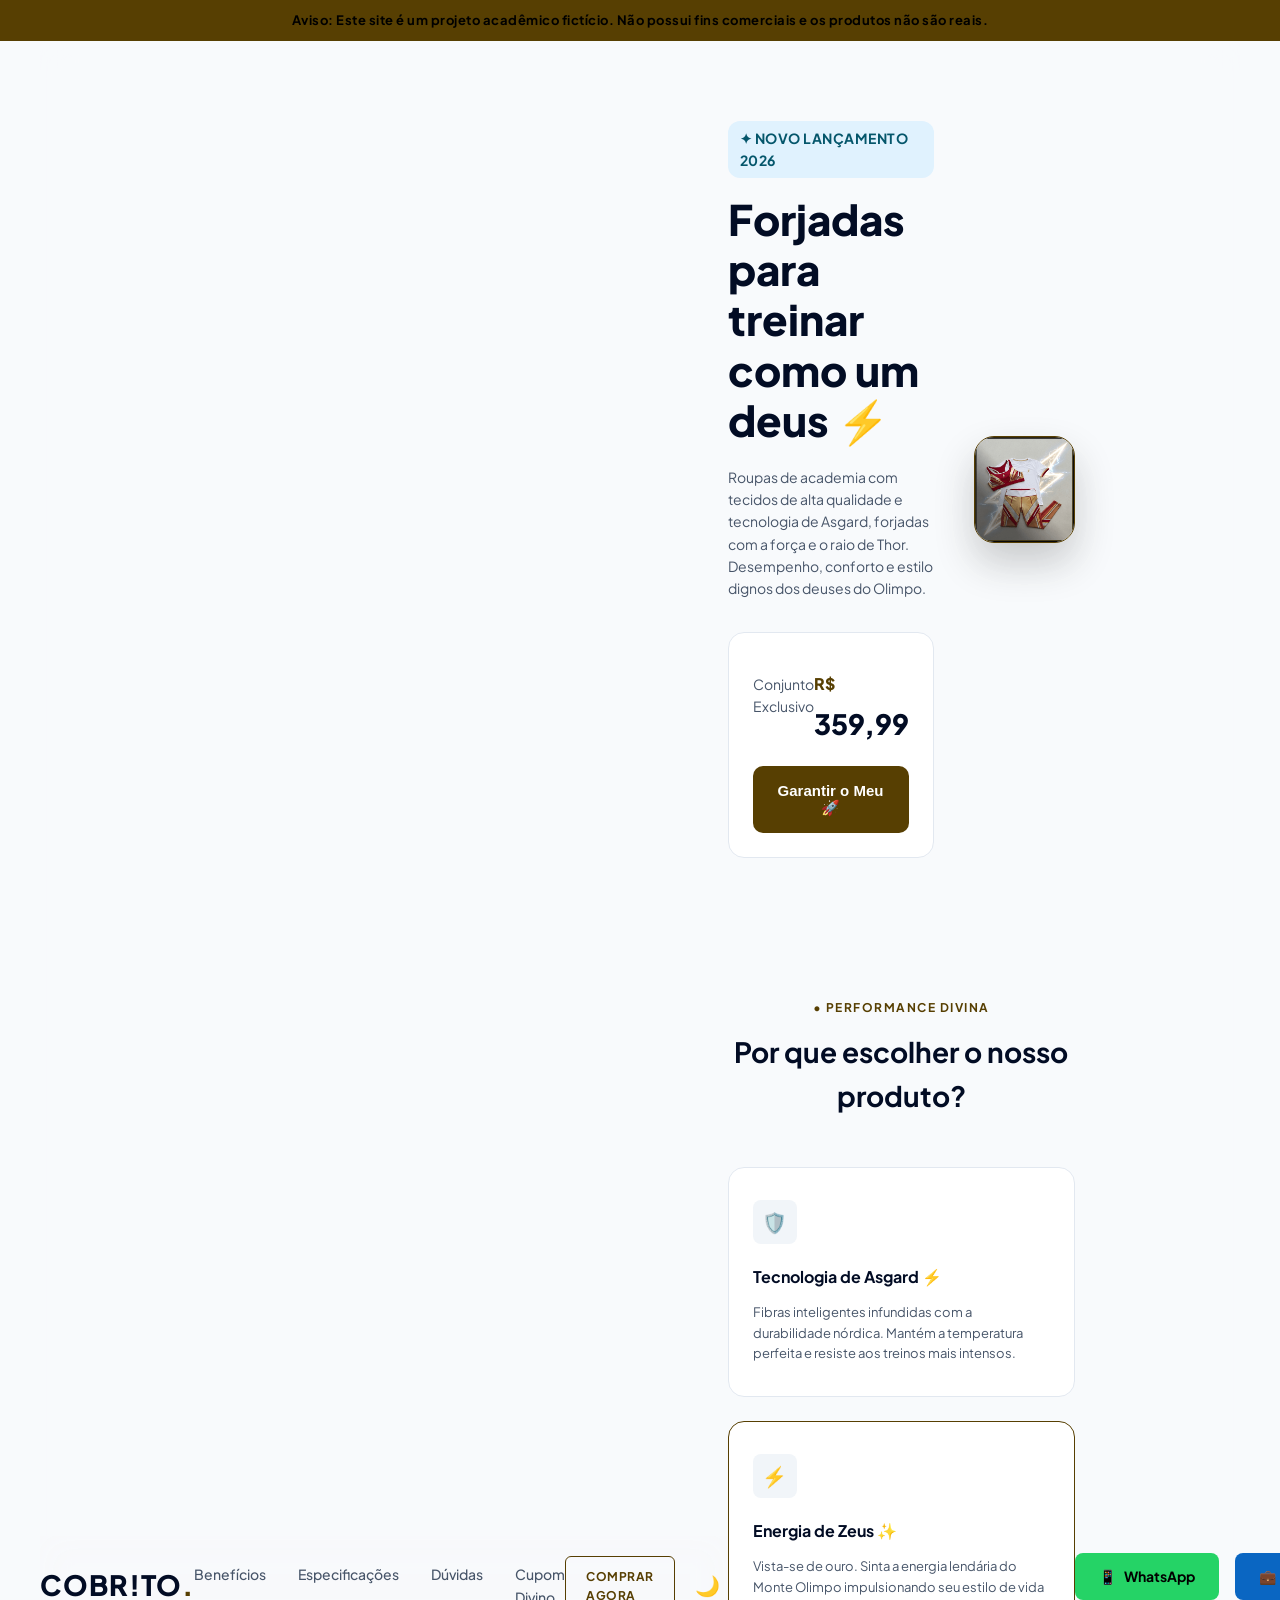
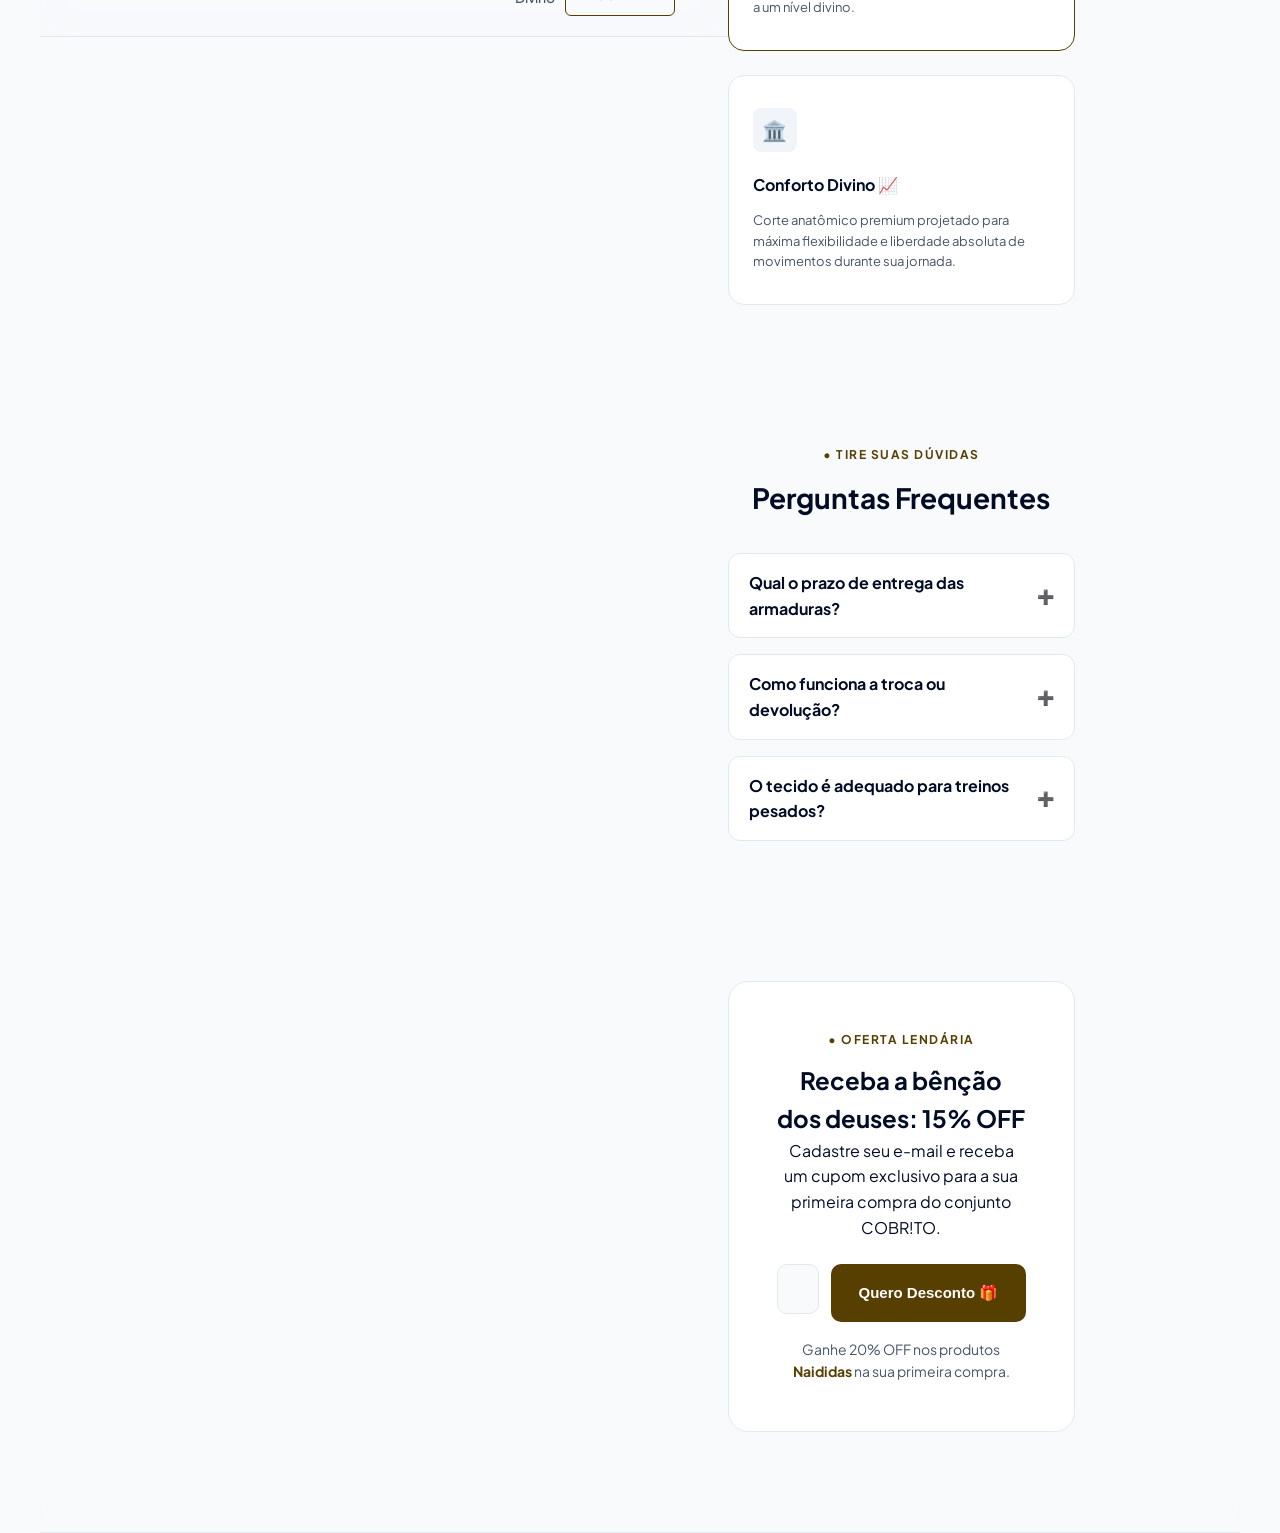
==== index.html @ f4b856ab "Aviso" ====
<!DOCTYPE html>
<html lang="pt-BR">
<head>
  <meta charset="UTF-8">
  <meta name="viewport" content="width=device-width, initial-scale=1.0">
  <title>COBR!TO - Treine como um deus</title>

  <!-- 🔍 META DESCRIPTION -->
  <meta name="description" content="Descubra a linha exclusiva de roupas de academia COBR!TO. Tecidos de alta tecnologia, conforto e estilo divino inspirados em Asgard.">

  <!-- Meta Tags Open Graph -->
  <meta property="og:type" content="website">
  <meta property="og:title" content="COBR!TO — Roupas de Academia Forjadas para Deuses">
  <meta property="og:description" content="Tecnologia de Asgard e desempenho do Olimpo. Garanta seu conjunto exclusivo com desconto de lançamento!">
  <meta property="og:image" content="https://seu-site.vercel.app/conjunto_de_roupas.PNG">
  <meta property="og:url" content="https://seu-site.vercel.app">

  <!-- Favicon -->
  <link rel="icon" type="image/svg+xml" href="data:image/svg+xml,<svg xmlns='http://www.w3.org/2000/svg' viewBox='0 0 100 100'><text y='.9em' font-size='90'>⚡</text></svg>">

  <!-- Fonts -->
  <link rel="preconnect" href="https://fonts.googleapis.com">
  <link rel="preconnect" href="https://fonts.gstatic.com" crossorigin>
  <link href="https://fonts.googleapis.com/css2?family=Plus+Jakarta+Sans:wght@400;500;600;700;800&display=swap" rel="stylesheet">

  <link rel="stylesheet" href="style.css">
  <script src="script.js" defer></script>
</head>
<body>

  <body>
  <!-- FAIXA DE AVISO ACADÊMICO -->
  <div class="academic-banner">
    Aviso: Este site é um projeto acadêmico fictício. Não possui fins comerciais e os produtos não são reais.
  </div>

  <!-- O restante do seu código continua aqui embaixo... -->
  <header class="header">

  <!-- 📌 CABEÇALHO COM NAVEGAÇÃO -->
  <header class="header">
    <a href="#" class="logo">COBR!TO<span>.</span></a>
    
    <!-- Navegação -->
    <nav class="nav" id="header-nav">
      <a href="#beneficios">Benefícios</a>
      <a href="#especificacoes">Especificações</a>
      <a href="#faq">Dúvidas</a>
      <a href="#desconto">Cupom Divino</a>
    </nav>

    <!-- 🟡 BOTÃO DE TEMA E MENU MOBILE -->
    <div class="header-actions">
      <a href="#comprar" class="btn-header" aria-label="Comprar o conjunto de roupa">COMPRAR AGORA</a>
      
      <!-- Botão para Alternar Tema -->
      <button id="theme-toggle" class="btn-icon" aria-label="Alternar Tema">
        <span class="theme-icon">🌙</span>
      </button>

      <!-- Botão Hambúrguer para Telas Menores -->
      <button id="menu-toggle" class="btn-icon btn-menu" aria-label="Abrir Menu">
        <span class="hamburger">☰</span>
      </button>
    </div>
  </header>

  <!-- 🚀 SEÇÃO HERO -->
  <main id="especificacoes">
    <section class="hero" id="comprar">
      <div class="hero-content">
        <span class="badge">✦ NOVO LANÇAMENTO 2026</span>
        <h1>Forjadas para treinar como um deus ⚡</h1>
        <p class="description">
          Roupas de academia com tecidos de alta qualidade e tecnologia de Asgard, forjadas com a força e o raio de Thor. Desempenho, conforto e estilo dignos dos deuses do Olimpo.
        </p>

        <!-- CARD DE CHECKOUT -->
        <div class="card-checkout">
          <div class="checkout-header">
            <span class="product-name">Conjunto Exclusivo</span>
            <div class="price"><span class="currency">R$</span> 359,99</div>
          </div>
          <button class="btn-primary">Garantir o Meu 🚀</button>
        </div>
      </div>

      <!-- IMAGEM DO PRODUTO -->
      <div class="hero-image">
        <figure class="image-wrapper">
          <img src="conjunto_de_roupas.PNG" alt="Conjunto de Roupa de Academia COBR!TO em Ouro, Branco e Prata" fetchpriority="high">
          <figcaption class="sr-only">Conjunto de roupa de alta performance COBR!TO</figcaption>
        </figure>
      </div>
    </section>

    <!-- 🎁 SEÇÃO DE BENEFÍCIOS -->
    <section class="benefits-section" id="beneficios">
      <div class="benefits-header">
        <span class="section-tag">• PERFORMANCE DIVINA</span>
        <h2 class="section-title">Por que escolher o nosso produto?</h2>
      </div>

      <div class="benefits-grid">
        <article class="card-benefit">
          <div class="icon-box">🛡️</div>
          <h3>Tecnologia de Asgard ⚡</h3>
          <p>Fibras inteligentes infundidas com a durabilidade nórdica. Mantém a temperatura perfeita e resiste aos treinos mais intensos.</p>
        </article>

        <article class="card-benefit card-benefit--featured">
          <div class="icon-box">⚡</div>
          <h3>Energia de Zeus ✨</h3>
          <p>Vista-se de ouro. Sinta a energia lendária do Monte Olimpo impulsionando seu estilo de vida a um nível divino.</p>
        </article>

        <article class="card-benefit">
          <div class="icon-box">🏛️</div>
          <h3>Conforto Divino 📈</h3>
          <p>Corte anatômico premium projetado para máxima flexibilidade e liberdade absoluta de movimentos durante sua jornada.</p>
        </article>
      </div>
    </section>

    <!-- ❓ SEÇÃO FAQ -->
    <section class="faq-section" id="faq">
      <div class="faq-container">
        <span class="section-tag">• TIRE SUAS DÚVIDAS</span>
        <h2 class="section-title">Perguntas Frequentes</h2>

        <div class="faq-list">
          <details class="faq-item">
            <summary class="faq-question">Qual o prazo de entrega das armaduras?</summary>
            <div class="faq-answer">
              <p>Entregamos em todo o território nacional via frete expresso em até 5 dias úteis. Para a região dos deuses, o envio é prioritário!</p>
            </div>
          </details>

          <details class="faq-item">
            <summary class="faq-question">Como funciona a troca ou devolução?</summary>
            <div class="faq-answer">
              <p>Você tem até 30 dias após o recebimento para solicitar a troca gratuita ou devolução do produto caso não sirva perfeitamente.</p>
            </div>
          </details>

          <details class="faq-item">
            <summary class="faq-question">O tecido é adequado para treinos pesados?</summary>
            <div class="faq-answer">
              <p>Sim! Nossas peças contam com fibras de alta resistência e tecnologia antisuor, projetadas para suportar cargas extremas e atrito sem desgastar.</p>
            </div>
          </details>
        </div>
      </div>
    </section>

    <!-- 📩 CAPTURA DE LEADS -->
    <section class="newsletter" id="desconto">
      <div class="newsletter-container">
        <span class="section-tag">• OFERTA LENDÁRIA</span>
        <h2>Receba a bênção dos deuses: 15% OFF</h2>
        <p>Cadastre seu e-mail e receba um cupom exclusivo para a sua primeira compra do conjunto COBR!TO.</p>
        
        <form class="newsletter-form" action="#" method="POST">
          <div class="newsletter-field">
            <label for="email-input" class="sr-only">Seu e-mail principal</label>
            <input type="email" id="email-input" class="newsletter-input" placeholder="Digite seu e-mail principal..." required>
          </div>
          <button type="submit" class="btn-primary btn-newsletter">Quero Desconto 🎁</button>
        </form>
        <p style="margin-top: 16px; color: var(--color-text-muted); font-size: 14px;">
          Ganhe 20% OFF nos produtos <a href="https://aprimoramento-landing-page.vercel.app/" target="_blank" style="color: var(--color-primary); text-decoration: none;"><strong>Naididas</strong></a> na sua primeira compra.
        </p>
      </div>
    </section>
  </main>

  <!-- 📲 CONTATO / REDES SOCIAIS -->
  <div class="social-contact">
    <a href="https://wa.me/5500000000000" target="_blank" rel="noopener noreferrer" class="btn-social btn-whatsapp">
      <span>📱</span> WhatsApp
    </a>
    <a href="https://linkedin.com/in/seu-perfil" target="_blank" rel="noopener noreferrer" class="btn-social btn-linkedin">
      <span>💼</span> LinkedIn
    </a>
  </div>

  <!-- 🦶 RODAPÉ -->
  <footer class="footer">
    <div class="footer-logo">COBR!TO<span>.</span></div>
    <p>© 2026 COBR!TO. Todos os direitos reservados. Forjado para atletas lendários.</p>
  </footer>

</body>
</html>
---- style.css ----
/* ====================================================================
1. VARIÁVEIS CSS (:root) - MODO ESCURO PADRÃO
=====================================================================*/
:root {
  --bg-main: #0B0C0E;
  --bg-card: #121418;
  --bg-card-hover: #1A1D24;
  --bg-glass: rgba(11, 12, 14, 0.8);
  
  --color-primary: #D4A338;
  --color-primary-hover: #F0B83E;
  --color-accent: #1DB9C3;
  --bg-accent: #0E2938;
  
  --color-text: #FFFFFF;
  --color-text-muted: #8E9299;
  --color-border: #1E2229;

  --font-main: 'Plus Jakarta Sans', sans-serif;
  --radius-sm: 8px;
  --radius-md: 12px;
  --radius-lg: 16px;
  --radius-full: 999px;
  --transition: all 0.3s cubic-bezier(0.4, 0, 0.2, 1);
}

/* ====================================================================
🎨 ADAPTABILIDADE: MODO CLARO AUTOMÁTICO (prefers-color-scheme)
=====================================================================*/
@media (prefers-color-scheme: light) {
  :root {
    --bg-main: #F8FAFC;
    --bg-card: #FFFFFF;
    --bg-card-hover: #F1F5F9;
    --bg-glass: rgba(248, 250, 252, 0.85);
    
    --color-primary: #573f02;
    --color-primary-hover: #7e5806;
    --color-accent: #04566b;
    --bg-accent: #E0F2FE;
    
    --color-text: #020c24;
    --color-text-muted: #475569;
    --color-border: #E2E8F0;
  }
}

/* 🎨 CLASSE MANUAL PARA LIGHT MODE (Sobrescreve variáveis via JS) */
body.light-theme {
  --bg-main: #f8fafc;
  --bg-card: #ffffff;
  --bg-glass: rgba(255, 255, 255, 0.85);
  --color-text: #0f172a;
  --color-text-muted: #475569;
  --color-border: #e2e8f0;
}

/* 🎨 CLASSE MANUAL PARA DARK MODE (Força o escuro mesmo se o Windows for claro) */
body.dark-theme {
  --bg-main: #0B0C0E;
  --bg-card: #121418;
  --bg-glass: rgba(11, 12, 14, 0.8);
  --color-text: #FFFFFF;
  --color-text-muted: #8E9299;
  --color-border: #1E2229;
}

/* Reset universal */
* {
  margin: 0;
  padding: 0;
  box-sizing: border-box;
}

html {
  scroll-behavior: smooth;
  scroll-padding-top: 90px;
  font-family: var(--font-main);
  /* As cores de fundo foram movidas daqui para o body para o JS funcionar */
}

body {
  /* Cores e transições aplicadas diretamente no body */
  background-color: var(--bg-main);
  color: var(--color-text);
  transition: background-color 0.3s ease, color 0.3s ease;
  
  line-height: 1.6;
  max-width: 1440px;
  margin: 0 auto;
  padding: 0 40px;
  overflow-x: hidden;
}

.sr-only {
  position: absolute;
  width: 1px;
  height: 1px;
  padding: 0;
  margin: -1px;
  overflow: hidden;
  clip: rect(0, 0, 0, 0);
  border: 0;
}

/* ====================================================================
2. CABEÇALHO FIXO & AÇÕES
=================================================================== */
.header {
  position: sticky;
  top: 0;
  z-index: 1000;
  display: flex;
  justify-content: space-between;
  align-items: center;
  padding: 20px 0;
  background: var(--bg-glass);
  backdrop-filter: blur(16px);
  -webkit-backdrop-filter: blur(16px);
  border-bottom: 1px solid var(--color-border);
}

.logo, .footer-logo {
  font-size: 28px;
  font-weight: 800;
  letter-spacing: 1px;
  color: var(--color-text);
  text-decoration: none;
}

.logo span, .footer-logo span {
  color: var(--color-primary);
}

.nav {
  display: flex;
  gap: 32px;
}

.nav a {
  color: var(--color-text-muted);
  text-decoration: none;
  font-size: 14px;
  font-weight: 500;
  transition: var(--transition);
}

.nav a:hover {
  color: var(--color-primary);
}

.header-actions {
  display: flex;
  align-items: center;
  gap: 12px;
}

.btn-header {
  border: 1px solid var(--color-primary);
  color: var(--color-primary);
  padding: 10px 20px;
  border-radius: 6px;
  text-decoration: none;
  font-size: 12px;
  font-weight: 700;
  letter-spacing: 0.5px;
  transition: var(--transition);
}

.btn-header:hover {
  background-color: var(--color-primary);
  color: var(--bg-main);
  box-shadow: 0 0 15px rgba(133, 92, 5, 0.4);
}

.btn-icon {
  background: transparent;
  border: none;
  font-size: 1.25rem;
  cursor: pointer;
  padding: 8px;
  color: var(--color-text);
  transition: var(--transition);
}

.btn-icon:hover {
  color: var(--color-primary);
  transform: scale(1.1);
}

.btn-menu {
  display: none;
}
/* ====================================================================
   FAIXA DE AVISO ACADÊMICO
=================================================================== */
.academic-banner {
  background-color: var(--color-primary); /* Usa a cor de destaque do seu tema */
  color: #000000; /* Cor escura para dar um bom contraste e leitura */
  text-align: center;
  padding: 10px 20px;
  font-size: 13px;
  font-weight: 700;
  width: 100vw;
  margin-left: -40px; /* Compensa o padding de 40px do body */
  position: relative;
  z-index: 1002;
  letter-spacing: 0.5px;
}

/* Ajuste da faixa para telas menores (Celulares) */
@media (max-width: 768px) {
  .academic-banner {
    margin-left: -16px; /* Compensa o padding de 16px do body no mobile */
    font-size: 12px;
    padding: 10px 16px;
  }
}

/* ====================================================================
3. SEÇÃO HERO
=================================================================== */
.hero {
  display: grid;
  grid-template-columns: 1fr 1fr;
  gap: 40px;
  align-items: center;
  padding: 60px 0 80px;
}

.badge {
  background-color: var(--bg-accent);
  color: var(--color-accent);
  font-size: 14px;
  font-weight: 700;
  padding: 6px 12px;
  border-radius: 12px;
  letter-spacing: 0.5px;
  display: inline-block;
}

.hero-content h1 {
  font-size: 42px;
  font-weight: 800;
  line-height: 1.2;
  margin: 16px 0 20px;
  color: var(--color-text);
}

.description {
  color: var(--color-text-muted);
  font-size: 14px;
  line-height: 1.6;
  margin-bottom: 32px;
  max-width: 500px;
}

.card-checkout {
  background-color: var(--bg-card);
  border: 1px solid var(--color-border);
  border-radius: var(--radius-lg);
  padding: 24px;
  max-width: 520px;
  transition: var(--transition);
}

.checkout-header {
  display: flex;
  justify-content: space-between;
  align-items: baseline;
  margin-bottom: 20px;
}

.product-name {
  color: var(--color-text-muted);
  font-size: 14px;
}

.price {
  font-size: 28px;
  font-weight: 800;
}

.currency {
  color: var(--color-primary);
  font-size: 16px;
}

.btn-primary {
  width: 100%;
  background-color: var(--color-primary);
  color: #FFFFFF;
  border: none;
  padding: 16px;
  border-radius: 10px;
  font-size: 15px;
  font-weight: 700;
  cursor: pointer;
  transition: var(--transition);
}

.btn-primary:hover {
  background-color: var(--color-primary-hover);
  transform: translateY(-2px);
  box-shadow: 0 8px 20px rgba(212, 163, 56, 0.3);
}

.hero-image {
  display: flex;
  justify-content: center;
}

.image-wrapper {
  border: 1px solid var(--color-primary);
  border-radius: 20px;
  overflow: hidden;
  max-width: 100%;
  box-shadow: 0 20px 40px rgba(0, 0, 0, 0.2);
  transition: var(--transition);
}

.image-wrapper img {
  width: 100%;
  height: auto;
  display: block;
}

/* ====================================================================
4. BENEFÍCIOS (GRID)
=================================================================== */
.benefits-section {
  text-align: center;
  padding: 60px 0 80px;
}

.benefits-header {
  margin-bottom: 48px;
}

.section-tag {
  color: var(--color-primary);
  font-size: 12px;
  font-weight: 700;
  letter-spacing: 1.5px;
  margin-bottom: 12px;
  display: block;
}

.section-title {
  font-size: 28px;
  font-weight: 700;
  color: var(--color-text);
}

.benefits-grid {
  display: grid;
  grid-template-columns: repeat(auto-fit, minmax(280px, 1fr));
  gap: 24px;
}

.card-benefit {
  background-color: var(--bg-card);
  border: 1px solid var(--color-border);
  border-radius: var(--radius-lg);
  padding: 32px 24px;
  text-align: left;
  display: flex;
  flex-direction: column;
  align-items: flex-start;
  transition: var(--transition);
}

.card-benefit:hover {
  transform: translateY(-8px);
  border-color: var(--color-primary);
  box-shadow: 0 12px 30px rgba(212, 163, 56, 0.15);
}

.card-benefit--featured {
  border-color: var(--color-primary);
}

.icon-box {
  background-color: var(--bg-card-hover);
  width: 44px;
  height: 44px;
  border-radius: 8px;
  display: flex;
  align-items: center;
  justify-content: center;
  font-size: 20px;
  margin-bottom: 20px;
}

.card-benefit h3 {
  font-size: 16px;
  font-weight: 700;
  margin-bottom: 12px;
  color: var(--color-text);
}

.card-benefit p {
  color: var(--color-text-muted);
  font-size: 13px;
  line-height: 1.6;
}

/* ====================================================================
5. FAQ ACCORDION (<DETAILS> E <SUMMARY>)
=================================================================== */
.faq-section {
  padding: 60px 0 80px;
}

.faq-container {
  max-width: 800px;
  margin: 0 auto;
  text-align: center;
}

.faq-list {
  margin-top: 32px;
  text-align: left;
  display: flex;
  flex-direction: column;
  gap: 16px;
}

.faq-item {
  background-color: var(--bg-card);
  border: 1px solid var(--color-border);
  border-radius: var(--radius-md);
  padding: 16px 20px;
  transition: var(--transition);
}

.faq-item[open] {
  border-color: var(--color-primary);
}

.faq-question {
  font-weight: 700;
  font-size: 16px;
  color: var(--color-text);
  cursor: pointer;
  list-style: none;
  display: flex;
  justify-content: space-between;
  align-items: center;
}

.faq-question::-webkit-details-marker {
  display: none;
}

.faq-question::after {
  content: '➕';
  font-size: 14px;
  transition: transform 0.3s ease;
}

.faq-item[open] .faq-question::after {
  content: '➖';
}

.faq-answer {
  margin-top: 12px;
  padding-top: 12px;
  border-top: 1px solid var(--color-border);
  color: var(--color-text-muted);
  font-size: 14px;
  line-height: 1.6;
}

/* ====================================================================
6. CAPTURA DE LEADS (NEWSLETTER)
=================================================================== */
.newsletter {
  padding: 60px 0 80px;
}

.newsletter-container {
  background-color: var(--bg-card);
  border: 1px solid var(--color-border);
  border-radius: 20px;
  padding: 48px;
  text-align: center;
  max-width: 700px;
  margin: 0 auto;
}

.newsletter-form {
  display: flex;
  gap: 12px;
  margin-top: 24px;
  justify-content: center;
}

.newsletter-field {
  flex: 1;
}

.newsletter-input {
  width: 100%;
  padding: 16px 20px;
  border-radius: 10px;
  border: 1px solid var(--color-border);
  background-color: var(--bg-main);
  color: var(--color-text);
  font-size: 14px;
  outline: none;
  transition: var(--transition);
}

.newsletter-input:focus {
  border-color: var(--color-primary);
}

.btn-newsletter {
  width: auto;
  padding: 16px 28px;
  white-space: nowrap;
}

/* ====================================================================
7. CONTATO E REDES SOCIAIS
=================================================================== */
.social-contact {
  display: flex;
  justify-content: center;
  align-items: center;
  gap: 16px;
  padding: 20px 0 40px;
  width: 100%;
}

.btn-social {
  display: inline-flex;
  align-items: center;
  gap: 8px;
  padding: 12px 24px;
  border-radius: var(--radius-sm);
  font-size: 14px;
  font-weight: 700;
  text-decoration: none;
  transition: var(--transition);
}

.btn-whatsapp {
  background-color: #25D366;
  color: #000000;
}

.btn-linkedin {
  background-color: #0A66C2;
  color: #FFFFFF;
}

/* ====================================================================
8. RODAPÉ
=================================================================== */
.footer {
  text-align: center;
  padding: 40px 0;
  border-top: 1px solid var(--color-border);
}

.footer p {
  color: var(--color-text-muted);
  font-size: 12px;
  margin-top: 12px;
}

/* ====================================================================
📱 9. MEDIA QUERIES (RESPONSIVIDADE GERAL)
==================================================================== */
@media (max-width: 768px) {
  body {
    padding: 0 16px;
  }

  /* Controle do Menu Mobile */
  .btn-menu {
    display: inline-block;
  }

  .header-actions .btn-header {
    display: none;
  }

  .nav {
    display: none; 
    position: absolute;
    top: 100%;
    left: 0;
    width: 100%;
    background: var(--bg-card);
    flex-direction: column;
    padding: 20px;
    border-bottom: 1px solid var(--color-border);
    box-shadow: 0 10px 20px rgba(0, 0, 0, 0.1);
  }

  .nav.nav--active {
    display: flex;
  }

  .nav a {
    padding: 12px 0;
    font-size: 16px;
    border-bottom: 1px solid var(--color-border);
  }

  .nav a:last-child {
    border-bottom: none;
  }

  /* Hero Section */
  .hero {
    grid-template-columns: 1fr;
    text-align: center;
    padding-top: 20px;
    gap: 32px;
  }

  .description {
    margin-left: auto;
    margin-right: auto;
  }

  .card-checkout {
    margin: 0 auto;
  }

  /* Newsletter */
  .newsletter-form {
    flex-direction: column;
  }

  .btn-newsletter {
    width: 100%;
  }

  /* Social */
  .social-contact {
    flex-direction: column;
  }
  
  .btn-social {
    width: 100%;
    justify-content: center;
  }
}
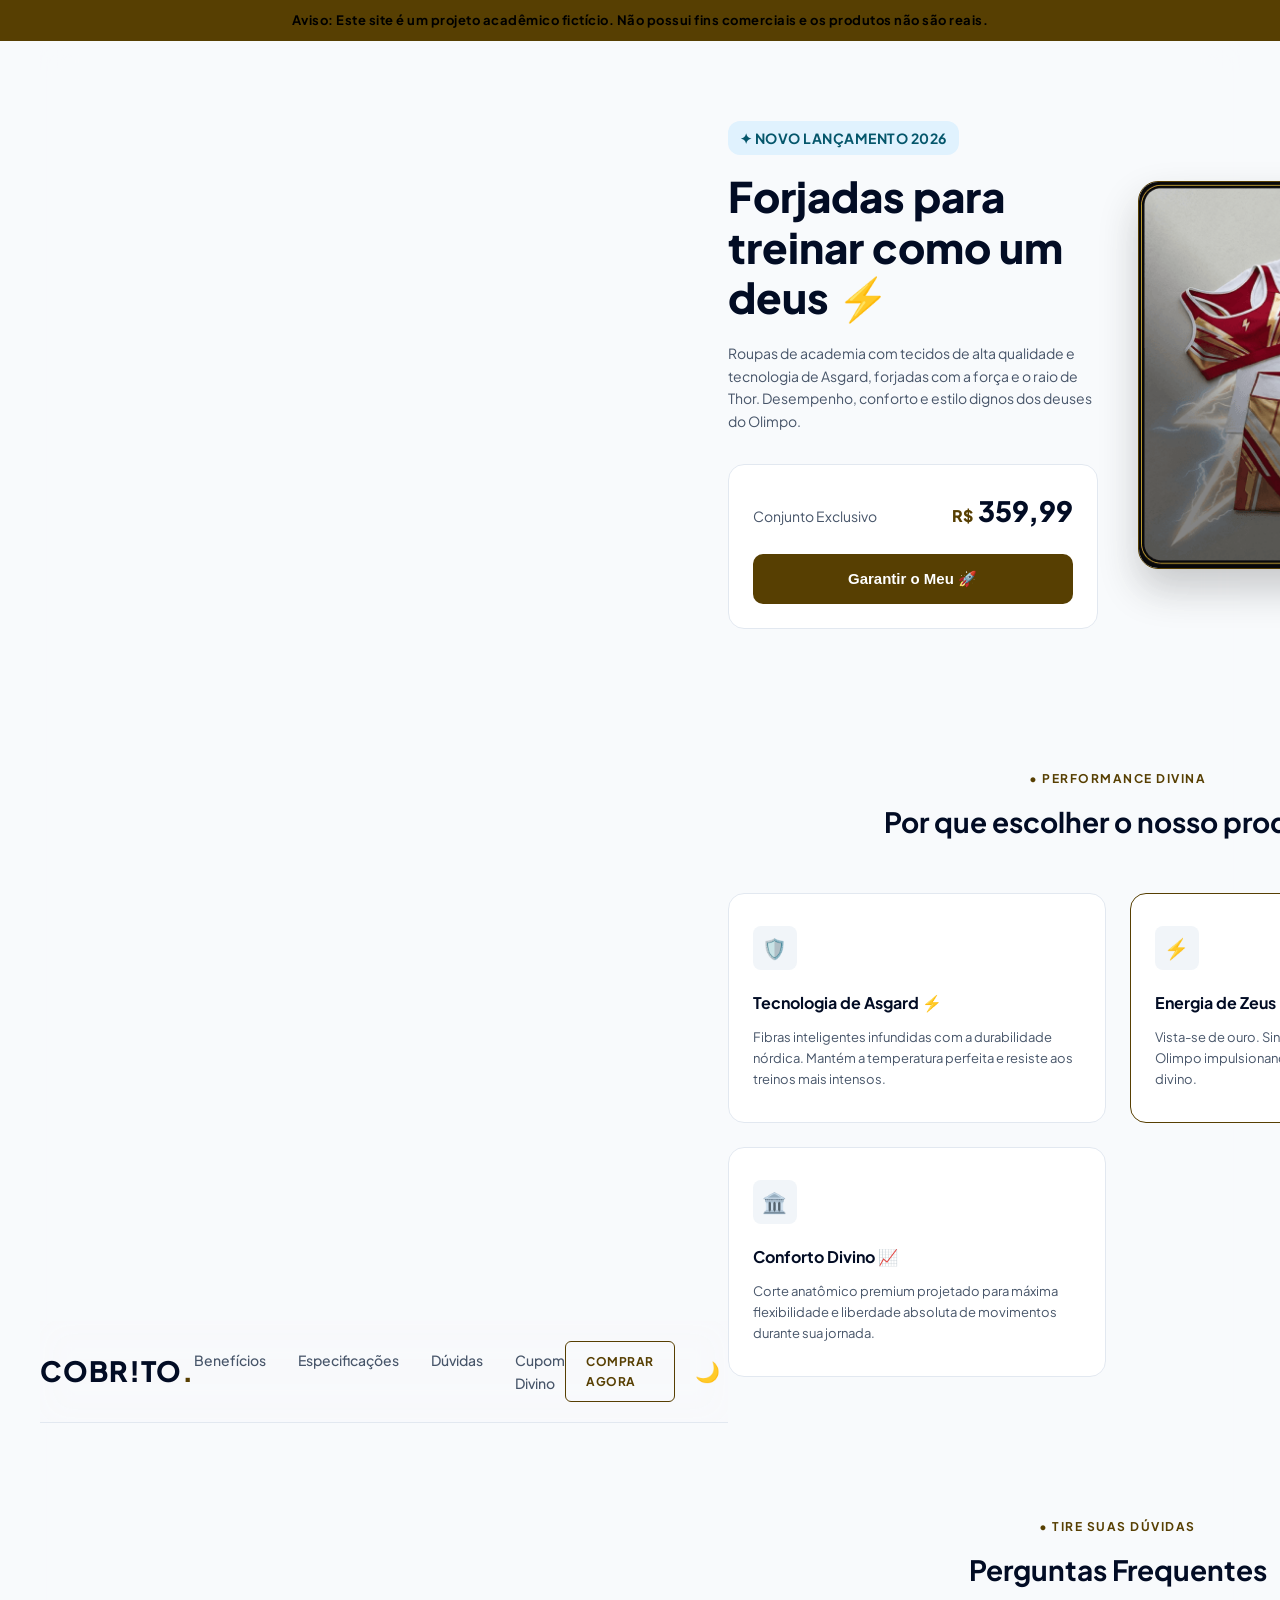
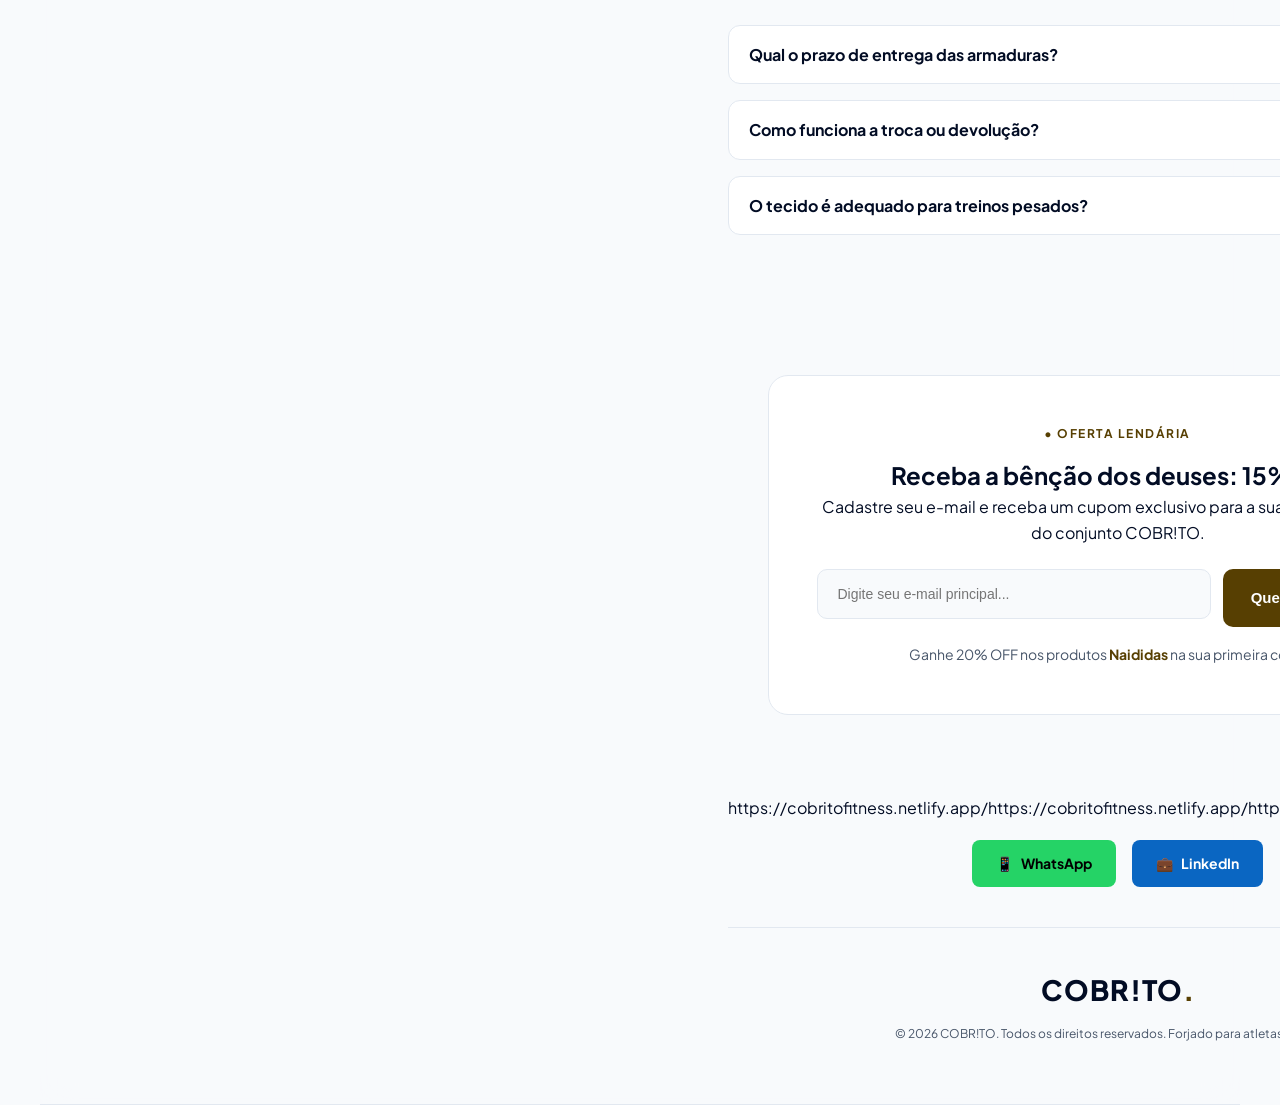
==== commit 884b72ab: "." ====
--- a/index.html
+++ b/index.html
@@ -168,11 +168,10 @@
           <button type="submit" class="btn-primary btn-newsletter">Quero Desconto 🎁</button>
         </form>
         <p style="margin-top: 16px; color: var(--color-text-muted); font-size: 14px;">
-          Ganhe 20% OFF nos produtos <a href="https://aprimoramento-landing-page.vercel.app/" target="_blank" style="color: var(--color-primary); text-decoration: none;"><strong>Naididas</strong></a> na sua primeira compra.
+          Ganhe 20% OFF nos produtos <a href="https://naididas.netlify.app/" target="_blank" style="color: var(--color-primary); text-decoration: none;"><strong>Naididas</strong></a> na sua primeira compra.
         </p>
       </div>
-    </section>
-  </main>
+    </section>https://cobritofitness.netlify.app/https://cobritofitness.netlify.app/https://cobritofitness.netlify.app/
 
   <!-- 📲 CONTATO / REDES SOCIAIS -->
   <div class="social-contact">
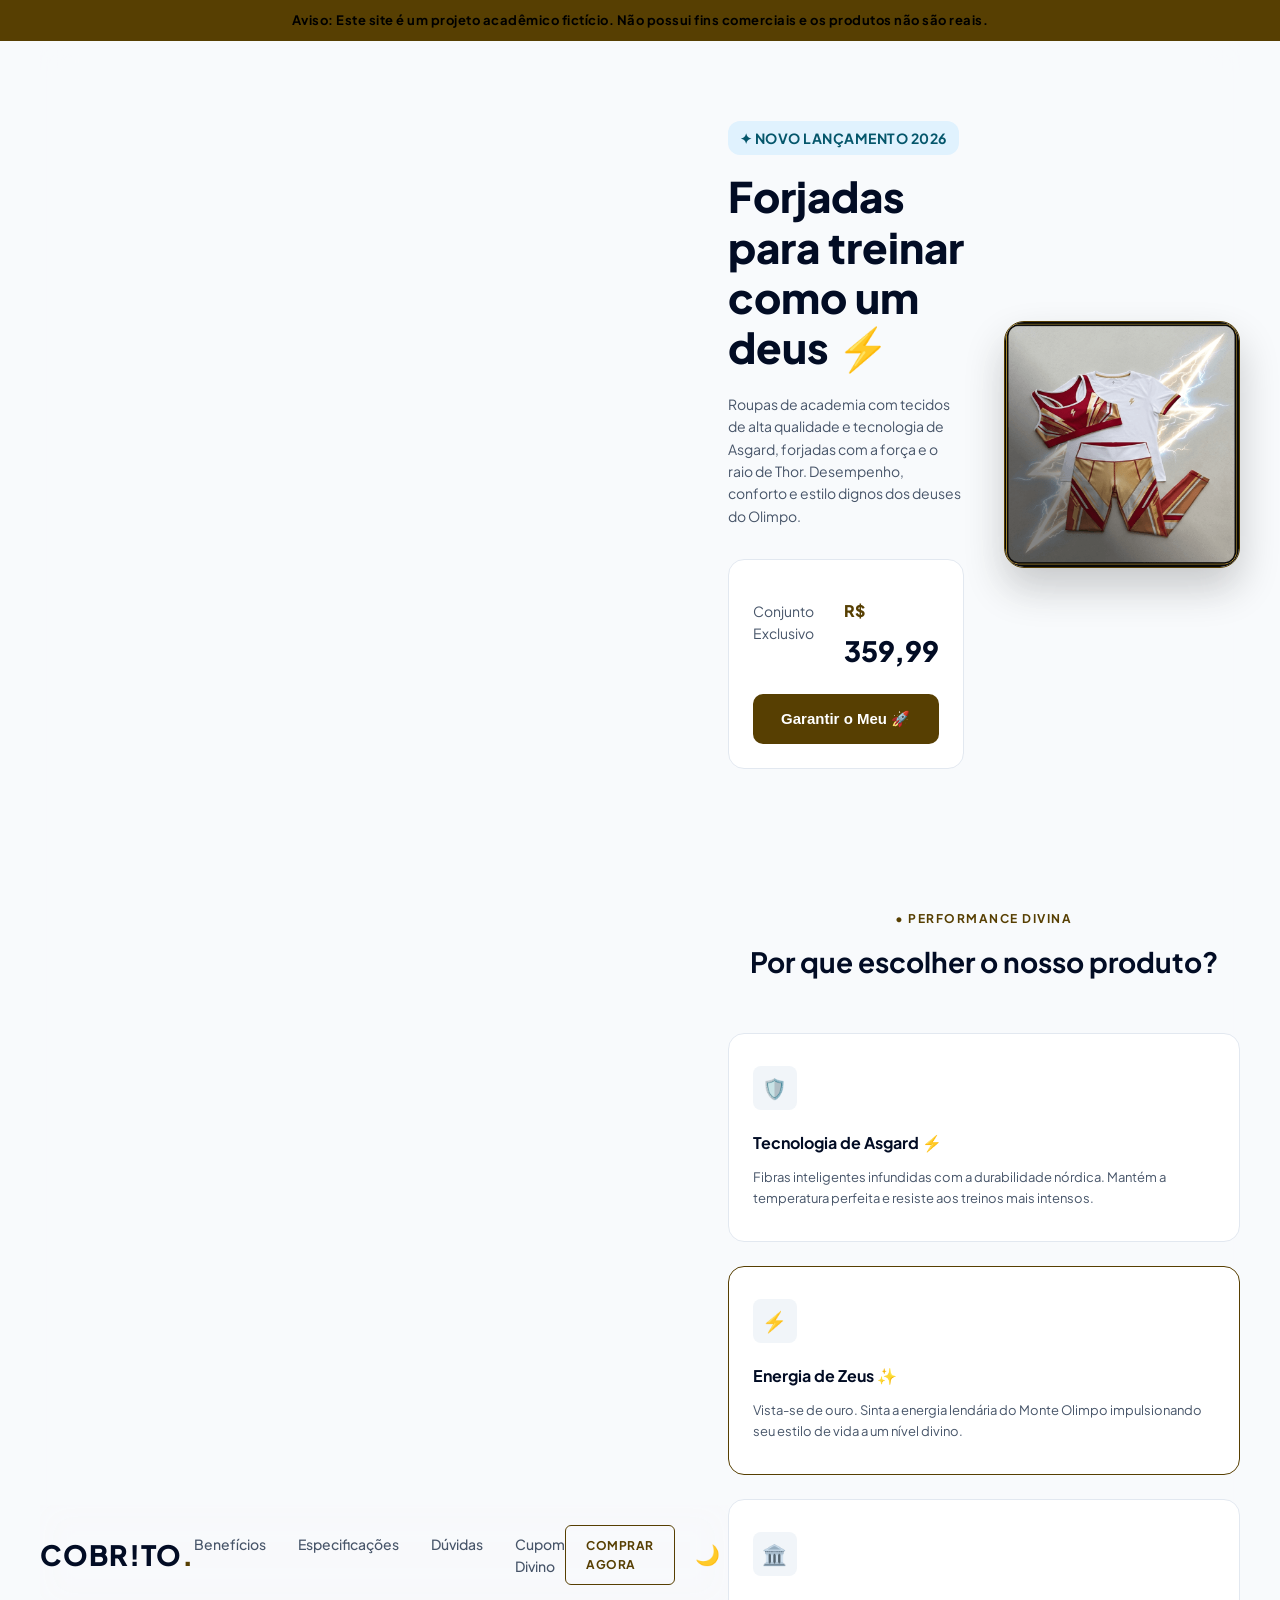
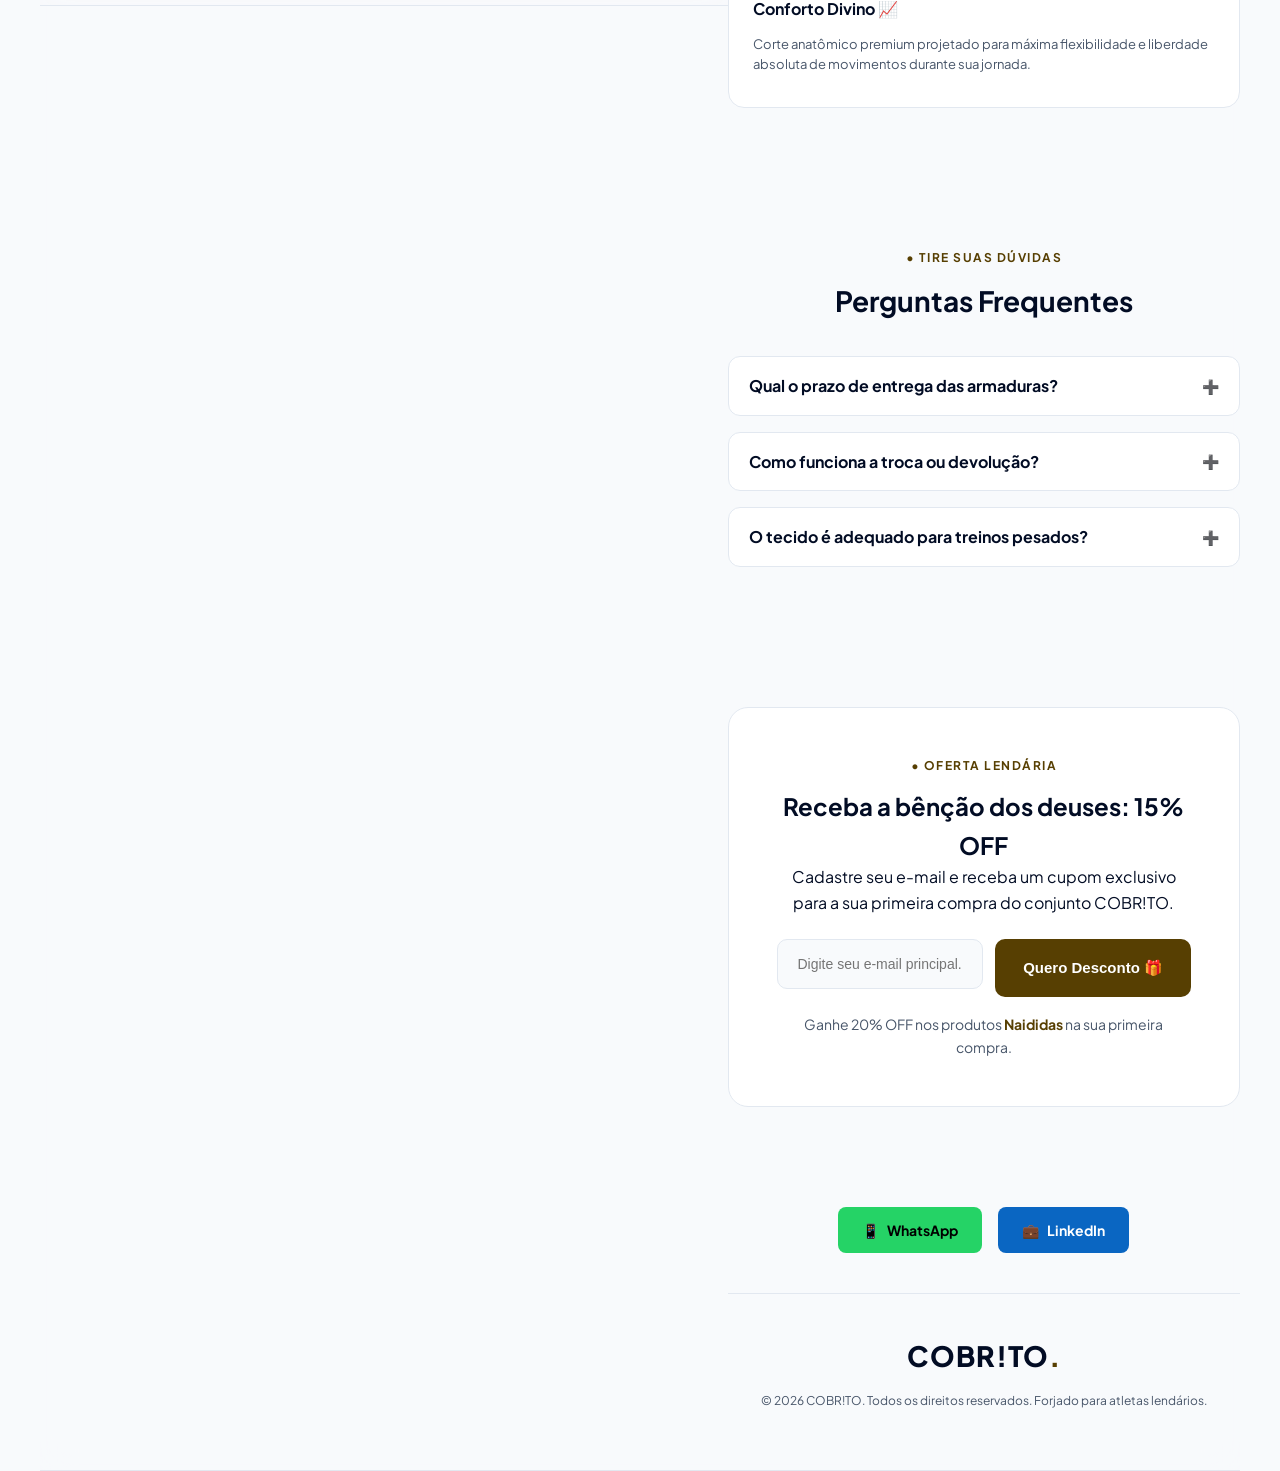
==== commit 53153f1c: "." ====
--- a/index.html
+++ b/index.html
@@ -171,7 +171,7 @@
           Ganhe 20% OFF nos produtos <a href="https://naididas.netlify.app/" target="_blank" style="color: var(--color-primary); text-decoration: none;"><strong>Naididas</strong></a> na sua primeira compra.
         </p>
       </div>
-    </section>https://cobritofitness.netlify.app/https://cobritofitness.netlify.app/https://cobritofitness.netlify.app/
+    </section>
 
   <!-- 📲 CONTATO / REDES SOCIAIS -->
   <div class="social-contact">
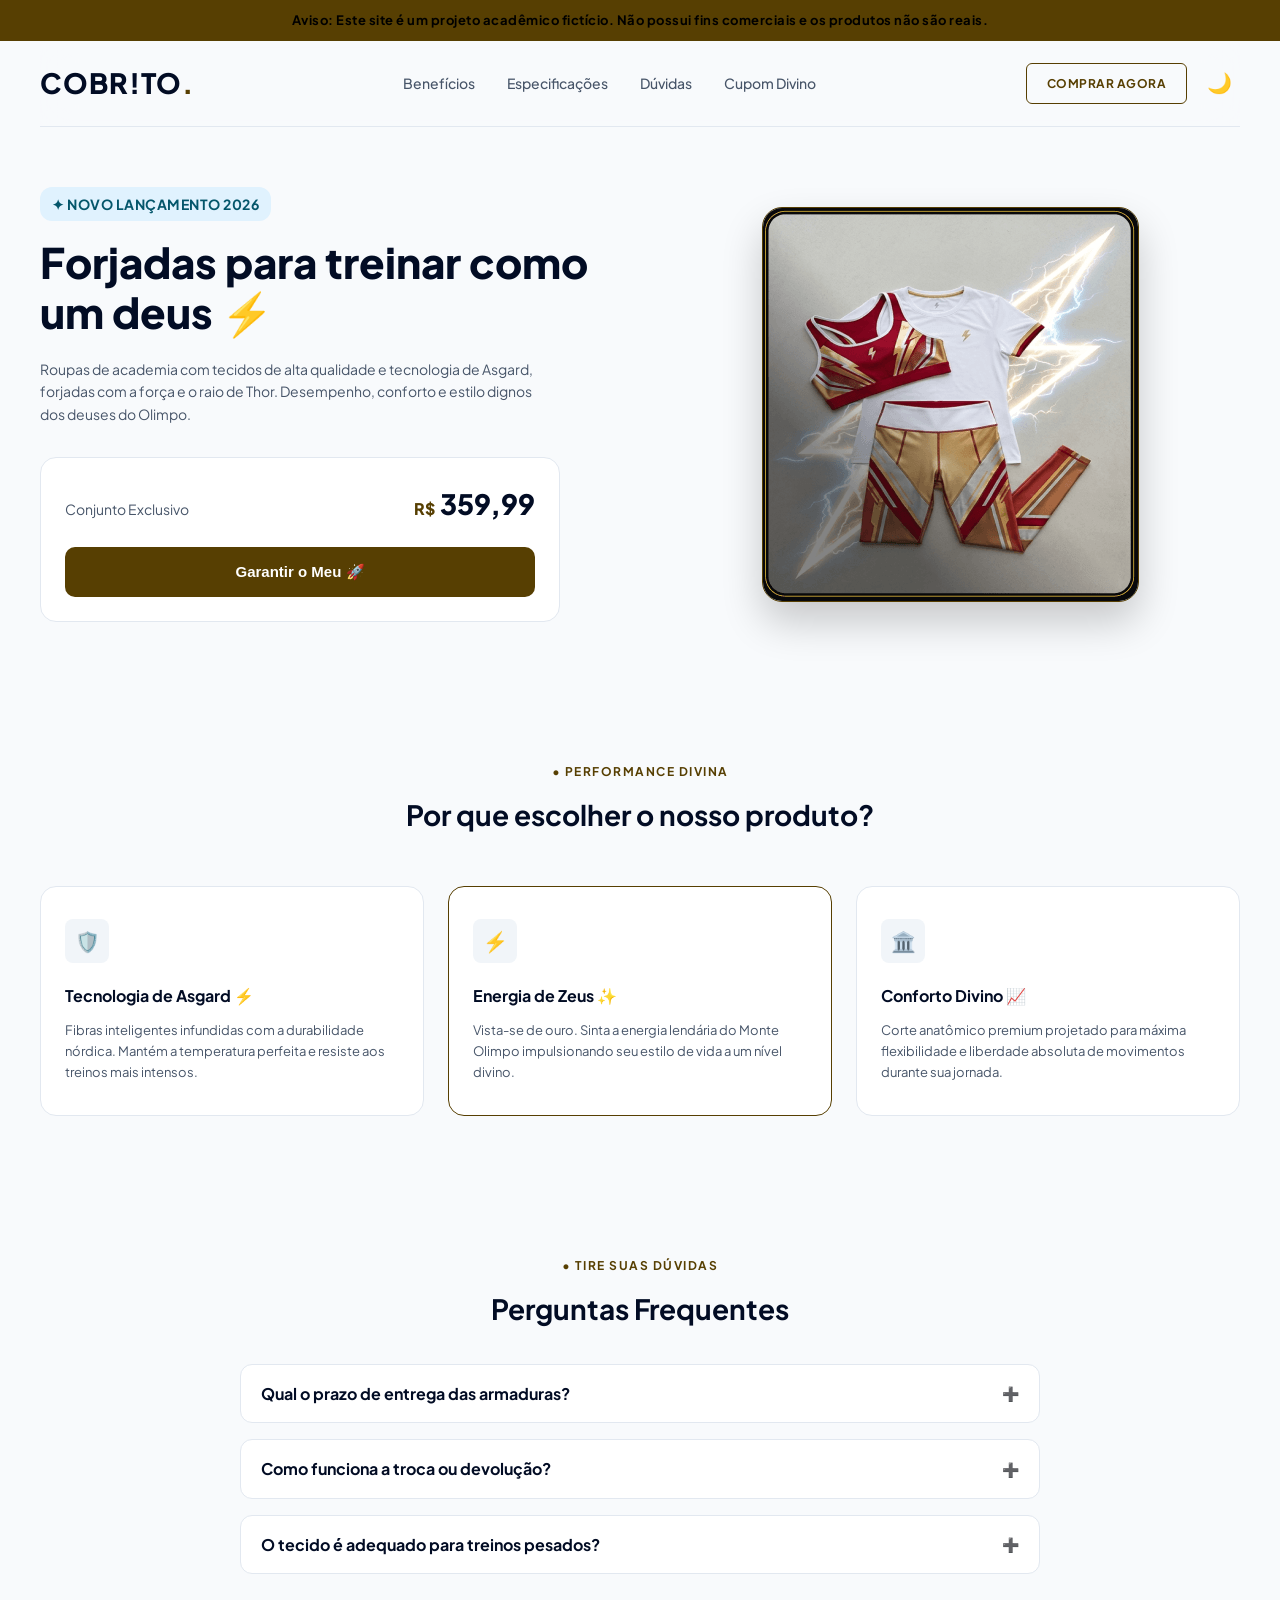
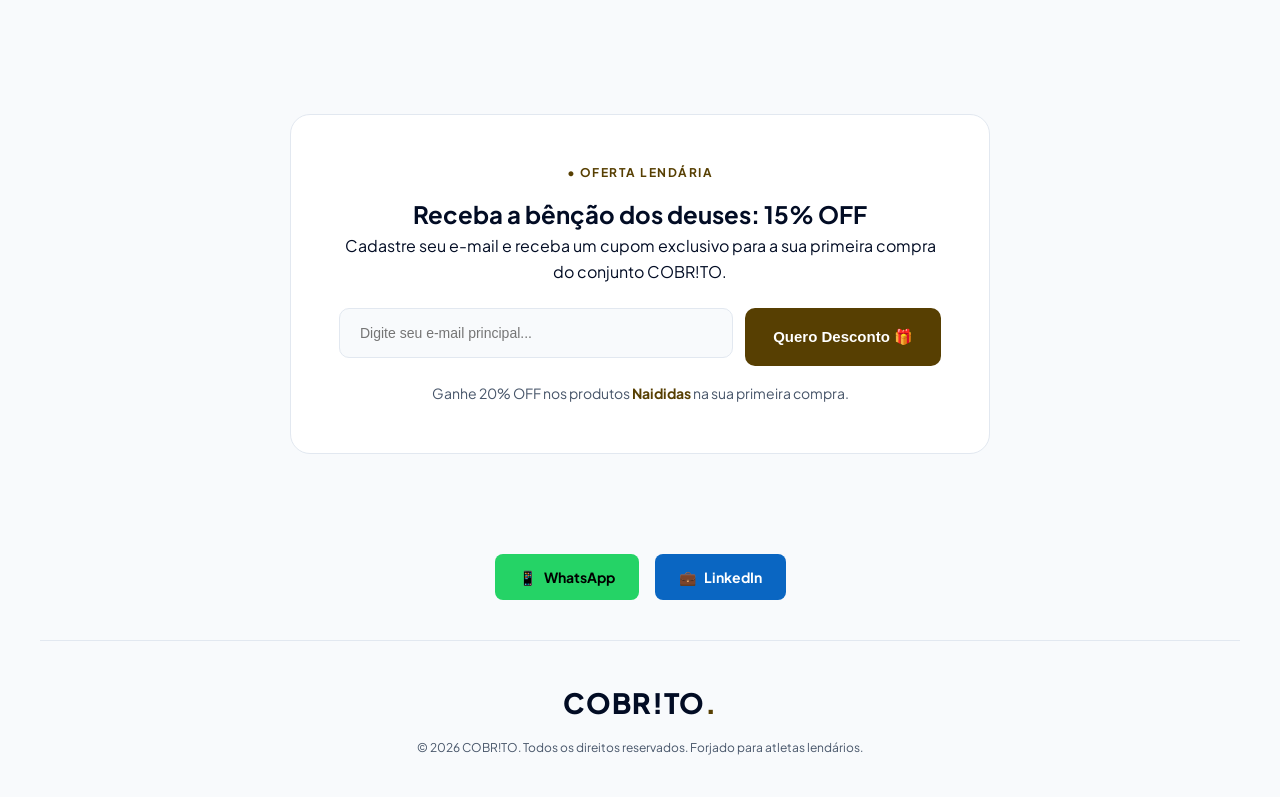
==== commit 7667259f: "." ====
--- a/index.html
+++ b/index.html
@@ -28,14 +28,11 @@
 </head>
 <body>
 
-  <body>
   <!-- FAIXA DE AVISO ACADÊMICO -->
   <div class="academic-banner">
     Aviso: Este site é um projeto acadêmico fictício. Não possui fins comerciais e os produtos não são reais.
   </div>
 
-  <!-- O restante do seu código continua aqui embaixo... -->
-  <header class="header">
 
   <!-- 📌 CABEÇALHO COM NAVEGAÇÃO -->
   <header class="header">
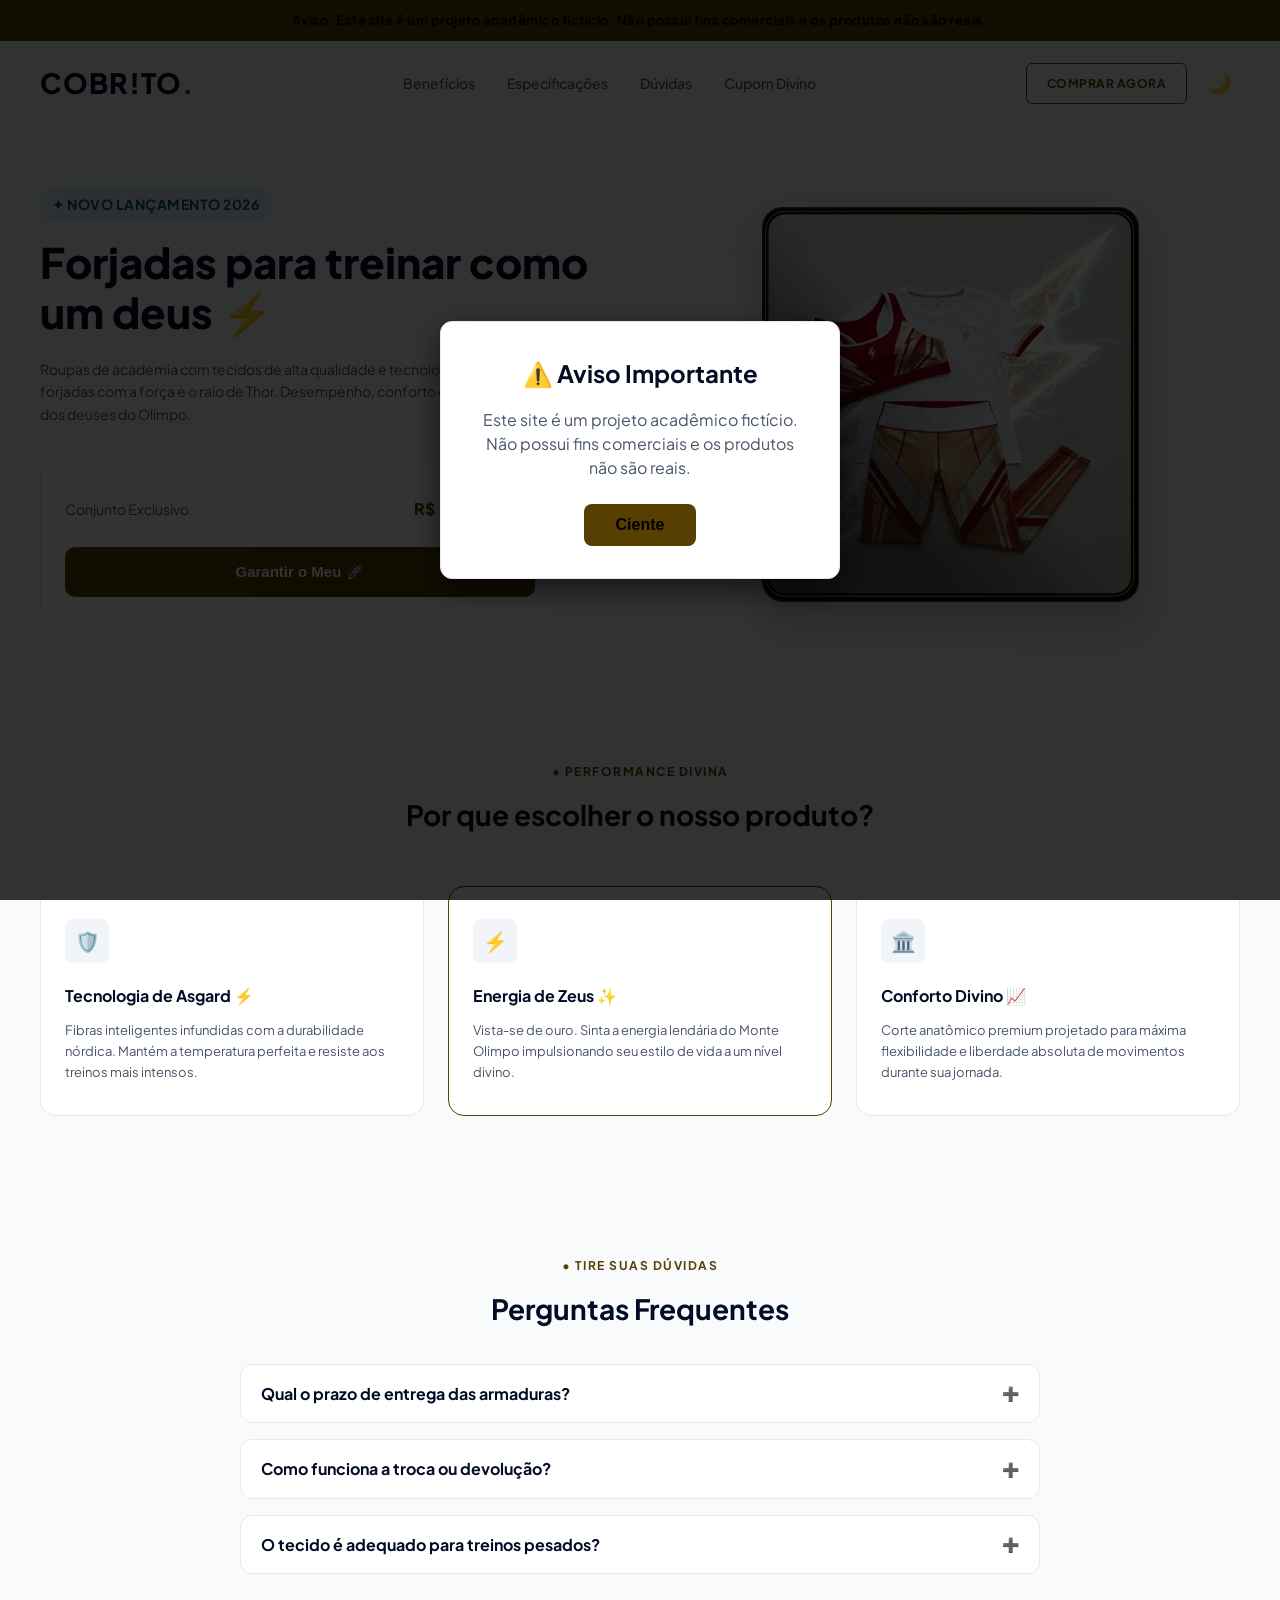
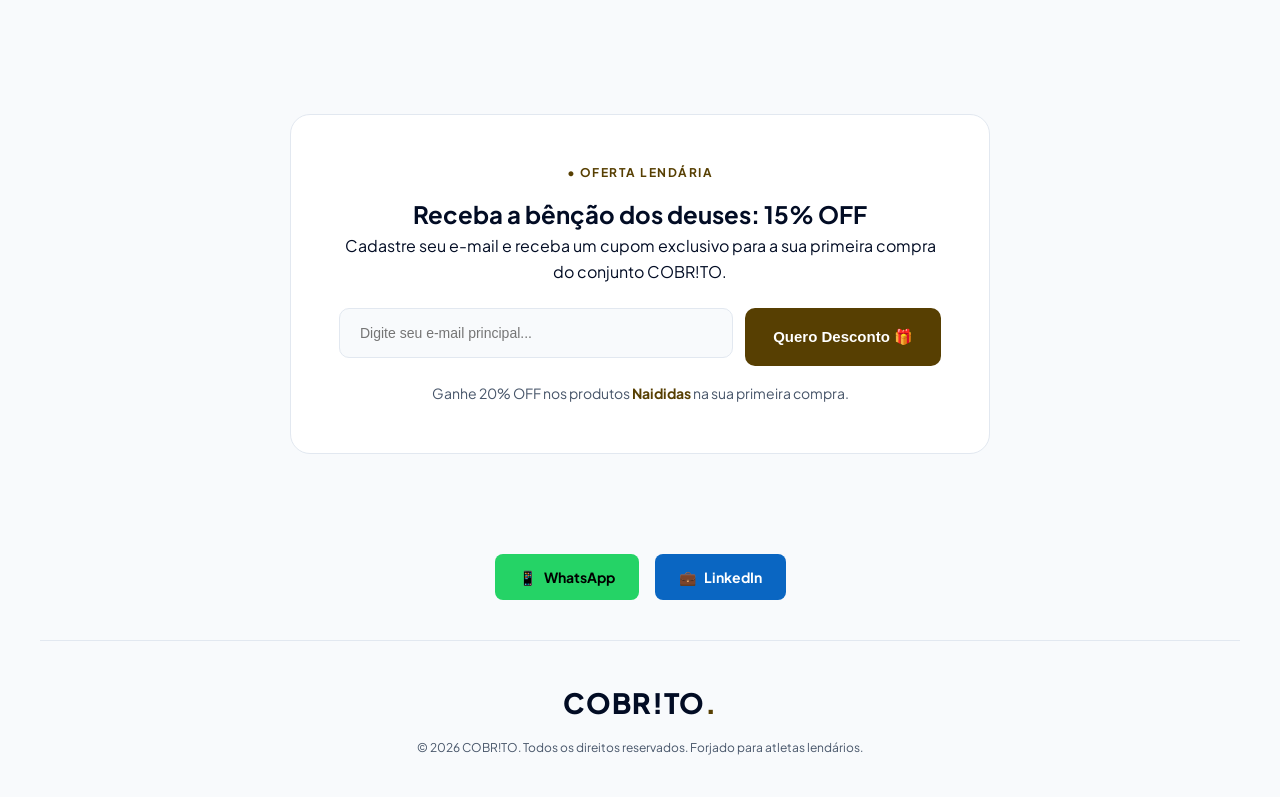
==== commit a073e7c3: "." ====
--- a/index.html
+++ b/index.html
@@ -27,6 +27,15 @@
   <script src="script.js" defer></script>
 </head>
 <body>
+
+<!-- POP-UP DE AVISO ACADÊMICO -->
+<div id="academic-popup" class="popup-overlay">
+    <div class="popup-content">
+        <h3>⚠️ Aviso Importante</h3>
+        <p>Este site é um projeto acadêmico fictício. Não possui fins comerciais e os produtos não são reais.</p>
+        <button id="close-popup">Ciente</button>
+    </div>
+</div>
 
   <!-- FAIXA DE AVISO ACADÊMICO -->
   <div class="academic-banner">
--- a/style.css
+++ b/style.css
@@ -650,4 +650,75 @@
     width: 100%;
     justify-content: center;
   }
+}
+
+/* ====================================================================
+   POP-UP DE AVISO ACADÊMICO
+=================================================================== */
+.popup-overlay {
+    position: fixed;
+    top: 0;
+    left: 0;
+    width: 100vw;
+    height: 100vh;
+    background-color: rgba(0, 0, 0, 0.8);
+    display: flex;
+    justify-content: center;
+    align-items: center;
+    z-index: 9999; /* Fica acima de tudo no site */
+    opacity: 0;
+    visibility: hidden;
+    transition: opacity 0.3s ease, visibility 0.3s ease;
+}
+
+/* Classe adicionada pelo JS para mostrar o pop-up */
+.popup-overlay.show {
+    opacity: 1;
+    visibility: visible;
+}
+
+.popup-content {
+    background-color: var(--bg-card);
+    padding: 32px;
+    border-radius: 12px;
+    text-align: center;
+    max-width: 400px;
+    width: 90%;
+    border: 1px solid var(--color-border);
+    box-shadow: 0 10px 30px rgba(0,0,0,0.6);
+    transform: translateY(-20px);
+    transition: transform 0.3s ease;
+}
+
+.popup-overlay.show .popup-content {
+    transform: translateY(0);
+}
+
+.popup-content h3 {
+    margin-bottom: 16px;
+    color: var(--color-text);
+    font-size: 1.5rem;
+}
+
+.popup-content p {
+    margin-bottom: 24px;
+    color: var(--color-text-muted);
+    line-height: 1.5;
+}
+
+.popup-content button {
+    background-color: var(--color-primary);
+    color: #000;
+    border: none;
+    padding: 12px 32px;
+    font-size: 1rem;
+    font-weight: 700;
+    border-radius: 8px;
+    cursor: pointer;
+    transition: transform 0.2s ease, filter 0.2s ease;
+}
+
+.popup-content button:hover {
+    transform: scale(1.05);
+    filter: brightness(1.1);
 }
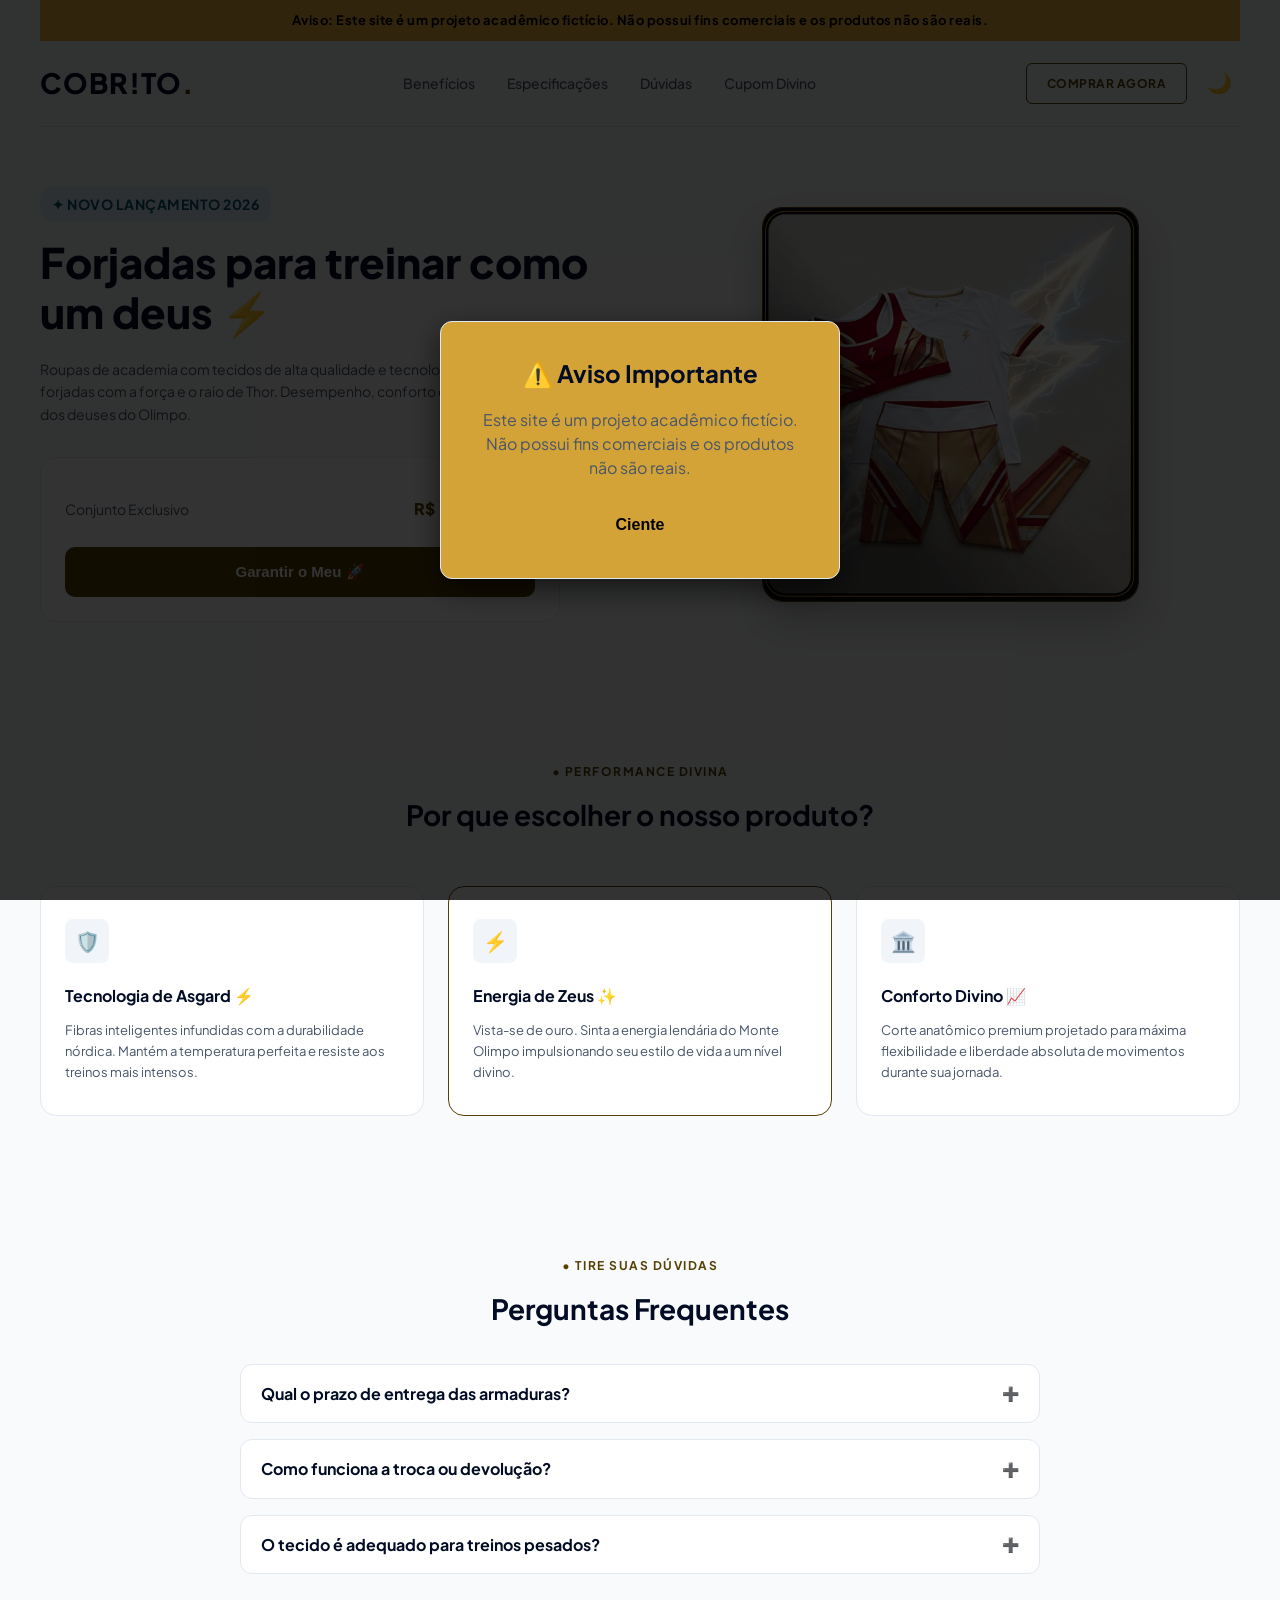
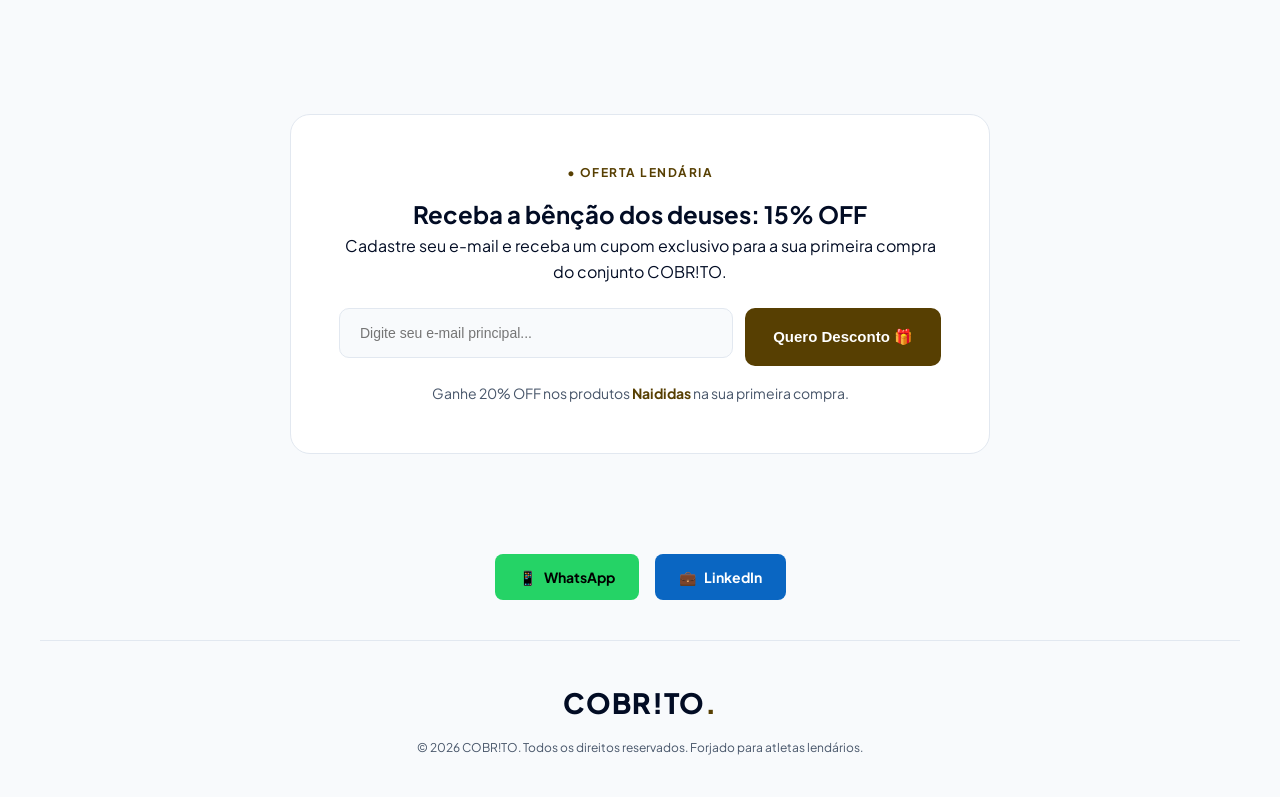
==== commit a919416d: "chore: prepara meta tags de SEO para deploy" ====
--- a/index.html
+++ b/index.html
@@ -25,6 +25,11 @@
 
   <link rel="stylesheet" href="style.css">
   <script src="script.js" defer></script>
+
+  <!-- Meta Tags essenciais para o Google ler seu site -->
+<title>TechFlow — Aumente sua Produtividade</title>
+<meta name="description" content="TechFlow: Aumente sua produtividade em até 3x com automação inteligente. Teste grátis.">
+<meta name="robots" content="index, follow">
 </head>
 <body>
 
--- a/style.css
+++ b/style.css
@@ -192,17 +192,17 @@
   display: none;
 }
 /* ====================================================================
-   FAIXA DE AVISO ACADÊMICO
+   FAIXA DE AVISO ACADÊMICO (CORRIGIDA)
 =================================================================== */
 .academic-banner {
-  background-color: var(--color-primary); /* Usa a cor de destaque do seu tema */
-  color: #000000; /* Cor escura para dar um bom contraste e leitura */
+  background-color: #F0B83E;
+  color: #000000;
   text-align: center;
   padding: 10px 20px;
   font-size: 13px;
   font-weight: 700;
-  width: 100vw;
-  margin-left: -40px; /* Compensa o padding de 40px do body */
+  margin: 0; /* Corrigido: remove a margem negativa que quebrava o layout */
+  box-sizing: border-box; /* Garante que o padding não expanda a faixa para fora da tela */
   position: relative;
   z-index: 1002;
   letter-spacing: 0.5px;
@@ -211,7 +211,6 @@
 /* Ajuste da faixa para telas menores (Celulares) */
 @media (max-width: 768px) {
   .academic-banner {
-    margin-left: -16px; /* Compensa o padding de 16px do body no mobile */
     font-size: 12px;
     padding: 10px 16px;
   }
@@ -678,7 +677,7 @@
 }
 
 .popup-content {
-    background-color: var(--bg-card);
+    background-color: #D4A338;
     padding: 32px;
     border-radius: 12px;
     text-align: center;
@@ -707,7 +706,7 @@
 }
 
 .popup-content button {
-    background-color: var(--color-primary);
+    background-color: #D4A338;
     color: #000;
     border: none;
     padding: 12px 32px;
